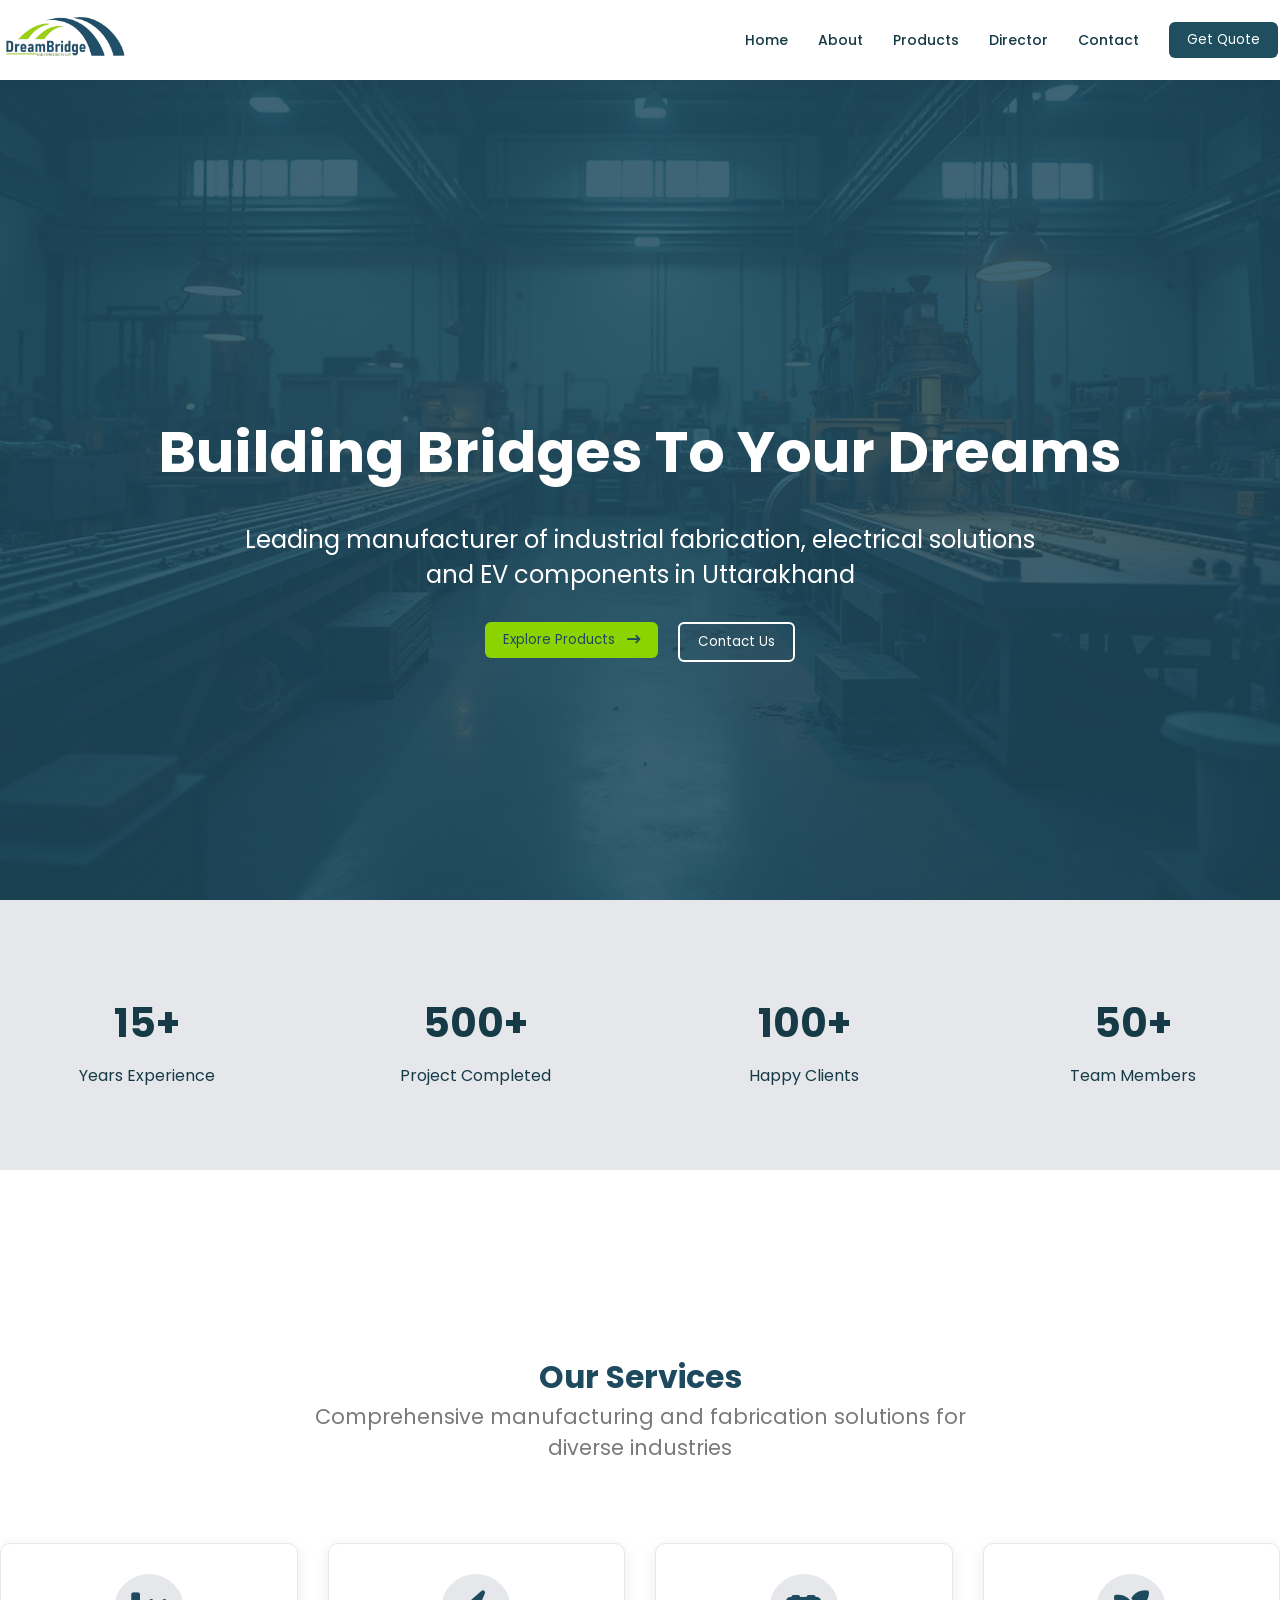
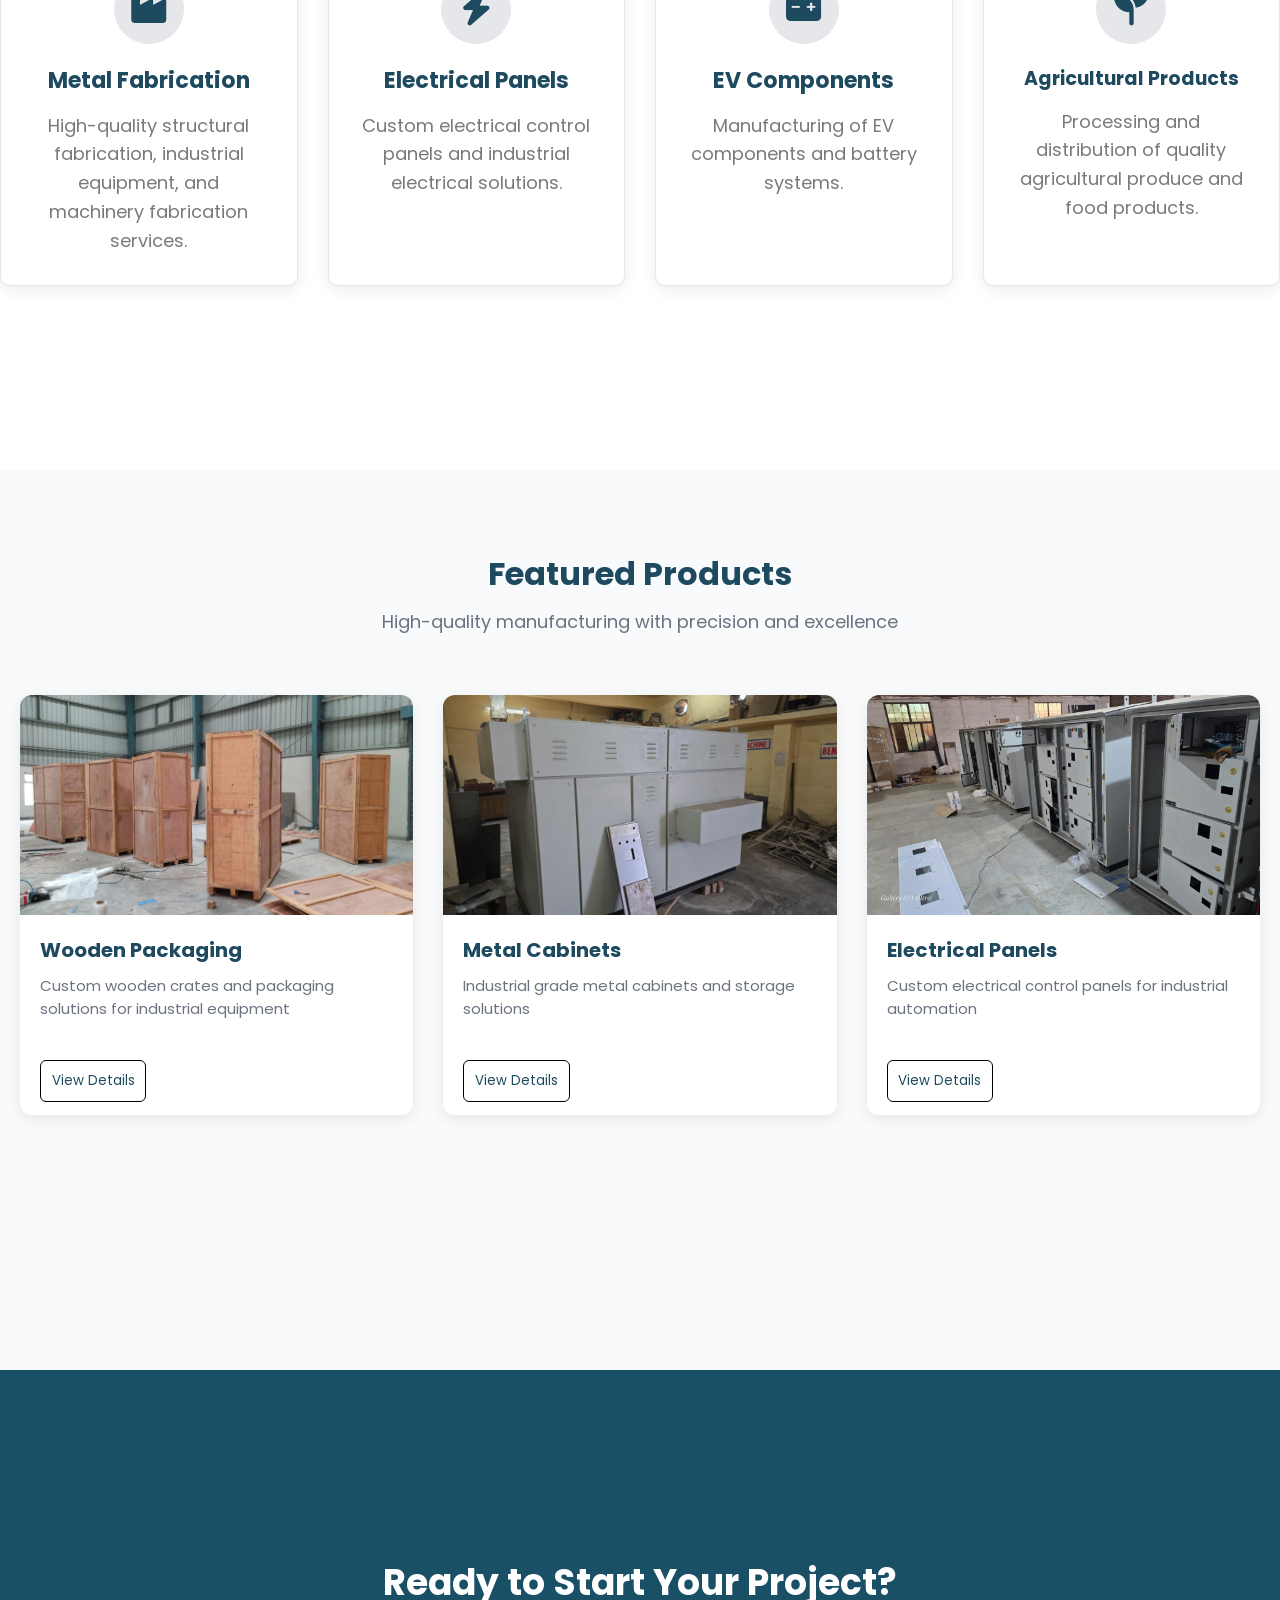
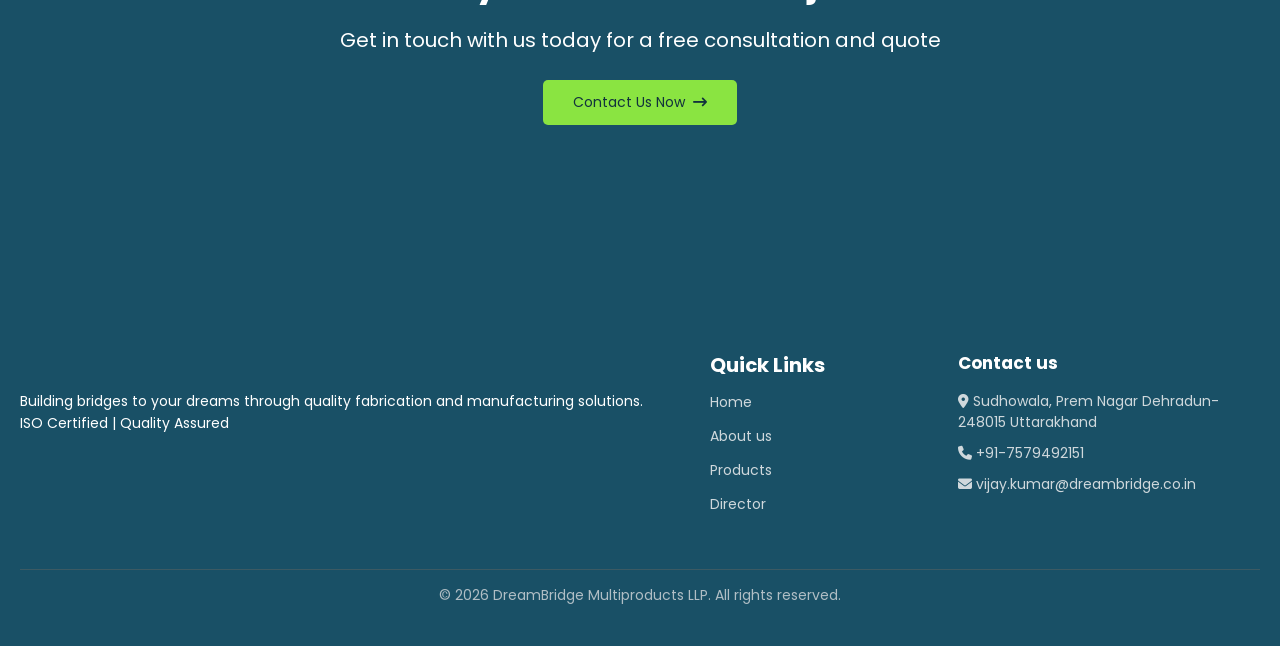
==== DreamBridge/index.html @ 756b0c47 "Add files via upload" ====
<!DOCTYPE html>
<html lang="en">
<head>
    <meta charset="UTF-8">
    <meta name="viewport" content="width=device-width, initial-scale=1.0">
    <title>DreamBridge</title>
    <link rel="stylesheet" href="./index.css">
    <link rel="stylesheet" href="https://cdnjs.cloudflare.com/ajax/libs/font-awesome/6.5.0/css/all.min.css">
    
</head>
<body>
<header>
    <nav class="navbar">

        <div class="navbar-container">

            <div class="logo">
                <img src="./logo-6_dIYv0A.png" alt="DreamBridge Logo">
            </div>
            <div class="menu">
                <ul class="nav-links">

                    <li><a href="index.html">Home</a></li>
                    <li><a href="about.html">About</a></li>
                    <li><a href="product.html">Products</a></li>
                    <li><a href="director.html">Director</a></li>
                    <li><a href="contact.html">Contact</a></li>

                </ul>

                <button class="btn">Get Quote</button>
            </div>
        </div>

    </nav>
</header>
        <section class="container1" >
            <div class="text">
                <h1>Building Bridges To Your Dreams</h1>

                <p>
                Leading manufacturer of industrial fabrication, electrical
                solutions and EV components in Uttarakhand
                </p>
            </div>
            <div class="hero-buttons">
                <a href="product.html">
                    <button class="btn btn-green">
                        Explore Products <i class="fa-solid fa-arrow-right-long"></i>
                    </button>
                </a>
                <a href="contact.html">
                    <button class="btn btn-outline">Contact Us</button>
                </a>
            </div>
        </section>
    <section class="container2">
        <div class="four-boxes">
            <div class="first-box">
                <div class="heading">
                    <h3>15+</h3>
                </div>
                <div class="p">Years Experience</div>
            </div>
            <div class="second-box">
                <div class="heading">
                    <h3>500+</h3>
                </div>
                <div class="p">Project Completed</div>
            </div>
            <div class="third-box">
                <div class="heading">
                    <h3>100+</h3>
                </div>
                <div class="p">Happy Clients</div>
            </div>
            <div class="fourth-box">
                <div class="heading">
                    <h3>50+</h3>
                </div>
                <div class="p">Team Members</div>
            </div>
        </div>
    </section>
    <section class="services">
        <div class="services-text">
            <h2>Our Services</h2>

            <p>
                Comprehensive manufacturing and fabrication
                solutions for diverse industries
            </p>
         </div>
         <div class="services-boxes">
            <div class="service-box">
                <i class="fa-solid fa-industry"></i>
                <h3>Metal Fabrication</h3>
                <p>
                High-quality structural fabrication, industrial equipment,
                and machinery fabrication services.
                </p>
            </div>

            <div class="service-box">
                <i class="fa-solid fa-bolt"></i>
                <h3>Electrical Panels</h3>
                <p>
                Custom electrical control panels and industrial
                electrical solutions.
                </p>
            </div>

            <div class="service-box">
                <i class="fa-solid fa-car-battery"></i>
                <h3>EV Components</h3>
                <p>
                Manufacturing of EV components and battery systems.
                </p>
            </div>

            <div class="service-box">
                <i class="fa-solid fa-seedling"></i>
                <h4>Agricultural Products</h4>
                <p>
                    Processing and distribution of quality agricultural produce and food products.
                </p>
            </div>
        </div>
    </section>
    <section class="container3">
        <div class=" feat">
                <h3>Featured Products</h3>
                <p>High-quality manufacturing with precision and excellence</p>
            </div>
            <div class="image-box">
                <div class="three-box">
                    <div class="img">
                        <img src="./wooden-crates-DXYdk37F.png" alt="Wooden-Image">
                    </div>
                    <div class="tx">
                        <h3>Wooden Packaging</h3>
                        <p>Custom wooden crates and packaging solutions for industrial equipment</p>
                    </div>
                    <a href="product.html">
                        <button class="view-detail">View Details</button>
                    </a>
                </div>
                <div class="three-box">
                    <div class="img">
                        <img src="./metal-cabinets-DZIiamtW.png" alt="Cabins-Image">
                    </div>
                    <div class="tx">
                        <h3>Metal Cabinets</h3>
                        <p>Industrial grade metal cabinets and storage solutions</p>
                    </div>
                    <a href="product.html">
                        <button class="view-detail">View Details</button>
                    </a>
                </div>
                <div class="three-box">
                    <div class="img">
                        <img src="./electrical-panels-CvYTLx4F.png" alt="Electricle-Image">
                    </div>
                    <div class="tx">
                        <h3>Electrical Panels</h3>
                        <p>Custom electrical control panels for industrial automation</p>
                    </div>
                    <a href="product.html">
                        <button class="view-detail">View Details</button>
                    </a>
                </div>
            </div>
    </section>
    <section class="container4">
        <div class="pro">
            <h3>Ready to Start Your Project?</h3>
            <p>Get in touch with us today for a free consultation and quote</p>
            <a href="contact.html">
               <button class="cont">Contact Us Now<i class="fa-solid fa-arrow-right-long"></i></button>
            </a>
        </div>
    </section>
    <footer class="foot">
        <div class="foot-main">
            <div class="foot-first">
                <div class="box1">
                    <p>Building bridges to your dreams through quality fabrication and manufacturing solutions.</p>
                    <p>ISO Certified | Quality Assured</p>
                </div>
                <div class="box2">
                    <h3>Quick Links</h3>
                        <ol>
                        
                        <li><a href="index.html">Home</a></li>
                        <li><a href="about.html">About us</a></li>
                        <li><a href="product.html">Products</a></li>
                        <li><a href="director.html">Director</a></li>
                        
                    </ol>
                </div>
                <div class="box3">
                    <h3>Contact us</h3>
                    <p><i class="fa-solid fa-location-dot"></i> Sudhowala, Prem Nagar Dehradun-248015 Uttarakhand</p>

                    <p><i class="fa-solid fa-phone"></i> +91-7579492151</p>

                    <p><i class="fa-solid fa-envelope"></i> vijay.kumar@dreambridge.co.in</p>
                </div>
            </div>
            <div class="foot-last">
                <p>© 2026 DreamBridge Multiproducts LLP. All rights reserved.</p>
            </div>
        </div>
        
    </footer>
</body>
</html>
---- DreamBridge/index.css ----
@import url('https://fonts.googleapis.com/css2?family=Poppins:wght@100;200;300;400;500;600;700;800;900&display=swap');

*{
    margin:0;
    padding:0;
    box-sizing:border-box;
    font-family:'Poppins', sans-serif;
    list-style:none;
    text-decoration:none;
    scroll-behavior:smooth;
}

:root{
    --navbar-color:#e5e7eb;
    --green-color:#3cb815;
    --light-green-color:#c0eb7b;
    --orange-color:#ff7f07;
    --text-color:#1a2428;
    --bg-color:#fff; 
}

body{
    color:var(--text-color);
}

header{
    position:fixed;
    top:0;
    left:0;
    width:100%;
    height:80px;
    background:white;
    display:flex;
    justify-content:center;
    align-items:center;
    z-index:1000;
    box-shadow:0 2px 10px rgba(0,0,0,0.05);
}

.navbar{
    width:100%;
    max-width:1320px;
    margin:auto; 
    padding:0 2px;
}

.navbar-container{
    display:flex;
    justify-content:space-between;
    align-items:center;
}

.logo img{
    width:130px;
}
.menu{
    display:flex;
    align-items:center;
    justify-content: flex-end;
    gap:30px;
}
.nav-links{
    display:flex;
    gap:30px;
    list-style:none;
    align-items:center;
    justify-content: flex-end;
}

.nav-links a{
    text-decoration:none;
    color:#163a46;
    font-size:14px;
    font-weight:500;
    transition:0.3s;
}

.nav-links a:hover{
    color:var(--green-color);
}

.btn{
    background:#1f4f5f;
    color:white;
    border:none;
    padding:8px 18px;
    border-radius:6px;
    cursor:pointer;
}

.btn:hover{
    background:#163a46;
}

.container1{
    position:relative;
    background-image:url(./background.jpg);
    background-size:cover;
    background-position:center;
    background-repeat:no-repeat;

    display:flex;
    flex-direction:column;
    justify-content:center;
    align-items:center;

    text-align:center;
    color:white;

    height:100vh;
}


.container1::before{
    content:"";
    position:absolute;
    inset:0;
    background:rgba(30,74,95,0.85);
    z-index:1;
}
.text{
    max-width:1000px;
    width:100%;
    text-align:center;
}
.hero-buttons{
    display:flex;
    justify-content:center;
    gap:20px;
    flex-wrap:wrap;
}
.container1 h1,
.container1 p,
.container1 .btn{
    position:relative;
    z-index:2;
}


.container1 h1{
    font-size:57px;
    margin-top: 170px;
    margin-bottom:27px;
}

.container1 p{
    max-width:830px;
    margin: auto;
    margin-bottom:30px;
    font-size:24px;
}


/* .btn{
    padding:10px 34px;
    min-width:160px;
    border:none;
    border-radius:6px;
    cursor:pointer;
    font-size:14px;
}
.btn:hover{
    background-color: white;
    color: #1f4f5f;
} */
.btn i{
margin-left:8px;
}
.btn-green{
    background:#8cd400;
    color:#1e4a5f;
}
.btn-green:hover{
    background-color: #7ab602;
}
.btn-outline{
    background:transparent;
    border:2px solid white;
    color:white;
}


.container2{
    background:#1e4a5f;
    width:100%;
    height:30vh;
    
}
.four-boxes{
    width: 100%;
    height: 100%;
    background-color: #e5e7eb;
    display: flex;
    justify-content: center;
    gap: 35px;
    padding-top: 10px;
    color: #163a46;
}

.first-box, .second-box, .third-box, .fourth-box{
    flex: 1 1 22%;          
    min-width: 220px;  
    /* background-color: #163a46; */
    display: flex;
    flex-direction: column;
    justify-content: center;
    align-items: center;
    padding: 20px;
    box-sizing: border-box;
    border-radius: 8px; 
}
.heading h3{
    font-size: 40px;
    margin-bottom: 10px; 
    text-align: center;
}

.p{
    font-size: 16px;
    text-align: center;
    max-width: 100%; 
    margin: 0; 
}
.services{
    width:100%;
    min-height:100vh;
    background: #ffffff;
    display:flex;
    flex-direction:column;
    justify-content:center;
    align-items:center;

    padding:80px 0;
}
.services-text{
    text-align: center;
    color: #1e4a5f;
    font-size: 21px;
    max-width: 700px;
    margin-bottom: 80px;

}
.services-text p{
    color: #797a7c;
}
.services-boxes{
    width: 100%;
    max-width: 1300px;
    display: flex;
    justify-content: center;
    gap: 30px;
    /* flex-wrap: wrap; */
}
.service-box{
    
    flex:1 1 250px;

    background:white;
    padding:30px;
    border-radius:10px;
    font-size: 19px;
    text-align:center;
    border:1px solid #e5e7eb; 
    box-shadow:0 4px 15px rgba(0,0,0,0.08);
    transition:0.3s ease;
}
.service-box:hover{
    background:#c0eb7b;
    border:1px solid #3cb815;

    transform:translateY(-8px);
    box-shadow:0 10px 25px rgba(0,0,0,0.15);
}
.service-box:hover i{
    background:white;
    color:#3cb815;
}
.service-box h3,
.service-box h4{
    margin-bottom:15px;
    color: #1e4a5f;
}

.service-box p{
    font-size:18px;
    line-height:1.6;
    color: #797a7c;
}
.service-box i{
    font-size:35px;
    color:#1e4a5f;

    background:#e5e7eb;

    width:70px;
    height:70px;

    display:flex;
    align-items:center;
    justify-content:center;

    border-radius:50%;
    margin:0 auto 20px auto;
}
.container3{
    width:100%;
    min-height:100vh;
    background:#f8fafc;

    display:flex;
    flex-direction:column;
    align-items:center;

    padding:80px 20px;
}

.feat{
    text-align:center;
    color:#1e4a5f;
    max-width:700px;

    margin-bottom:60px;
}

.feat h3{
    font-size:32px;
    margin-bottom:10px;
}

.feat p{
    font-size:18px;
    color:#6b7280;
}
.image-box{
    width:100%;
    max-width:1300px;

    display:flex;
    justify-content:center;
    gap:30px;
}
.three-box{
    flex:1;
    height:420px;

    background:white;

    border-radius:12px;

    overflow:hidden;

    box-shadow:0 4px 15px rgba(0,0,0,0.08);

    display:flex;
    flex-direction:column;

    transition:0.3s;
}
.img{
    width: 100%;
    height: 220px;
}
.img img{
    width:100%;
    height:100%;
    object-fit:cover;
}
.tx{
    padding: 20px;
    text-align: left;
}
.tx h3{
    font-size:20px;
    color:#1e4a5f;
    margin-bottom:10px;
}

.tx p{
    font-size:15px;
    color:#6b7280;
    line-height:1.5;
}
.view-detail{
    margin:20px;
    width: 27%;
    padding:10px 2px;

    border:1px solid black;
    
    background:white;

    color:#1e4a5f;

    border-radius:6px;

    cursor:pointer;
}
.view-detail:hover{
    background:#3cb815;
}
.three-box:hover{
    transform:translateY(-8px);

    box-shadow:0 12px 30px rgba(0,0,0,0.15);
}
.container4{
    width: 100%;
    height: 60vh;
    background-color: hsl(197, 60%, 25%);
    color: white;
    display: flex;
    justify-content: center;
    align-items: center;
}

.pro{
    text-align: center;
}

.pro h3{
    font-size: 36px;
    font-weight: 55px;
    margin-bottom: 15px;
}

.pro p{
    font-size: 20px;
    margin-bottom: 25px;
}

.cont{
    padding: 12px 30px;
    font-size: 14px;
    background-color: #8ae441;
    border: none;
    color: #12323d;
    cursor: pointer;
    border-radius: 5px;
}
.cont:hover{
    background-color: #5fa02a;
}
.cont i{
    margin-left: 8px;
}
.foot{
    background-color: hsl(197, 60%, 25%);
    padding:40px 20px;
}

.foot-main{
    color:white;
    font-family:Arial, Helvetica, sans-serif;
}

.foot-first{
    display:flex;
    justify-content:space-between;
    gap:40px;
}

.box1{
    padding-top: 40px;
    width:56%;
    line-height:1.6;
    font-size: 14px;
}

.box2{
    width:18%;
}

.box3{
    width:26%;
}

.box2 ul{
    list-style:none;
    padding:0;
}

.box2 li{
    margin:8px 0;
}

.box2 a{
    text-decoration:none;
    color:#cfd8dc;
    transition:0.3s;
    font-size: 14px;
}

.box2 a:hover{
    color:#00bcd4;
    
}

.box3 p{
    margin:10px 0;
    color:#cfd8dc;
    font-size: 14px;
}

.box2,.box3 h3{
    margin-bottom:15px;
    font-size: 17px;
    color:#ffffff;
}

.foot-last{
    border-top:1px solid #3c5a63;
    margin-top:30px;
    padding-top:15px;
    text-align:center;
    font-size:14px;
    color:#b0bec5;
}
@media (max-width: 768px) {

  /* Navbar */
  .navbar-container {
    flex-direction: column;
    gap: 10px;
  }

  .menu {
    flex-direction: column;
    gap: 15px;
  }

  .nav-links {
    flex-direction: column;
    gap: 10px;
  }

  /* Hero */
  .container1 h1 {
    font-size: 32px;
    margin-top: 120px;
  }

  .container1 p {
    font-size: 16px;
    padding: 0 10px;
  }

  .hero-buttons {
    flex-direction: column;
  }

  /* Services */
  .services-boxes {
    flex-direction: column;
    padding: 0 15px;
  }

  /* Cards */
  .image-box {
    flex-direction: column;
  }

  .three-box {
    height: auto;
  }

  .view-detail {
    width: 100%;
  }

  /* Footer */
  .foot-first {
    flex-direction: column;
  }

  .box1, .box2, .box3 {
    width: 100%;
  }
}
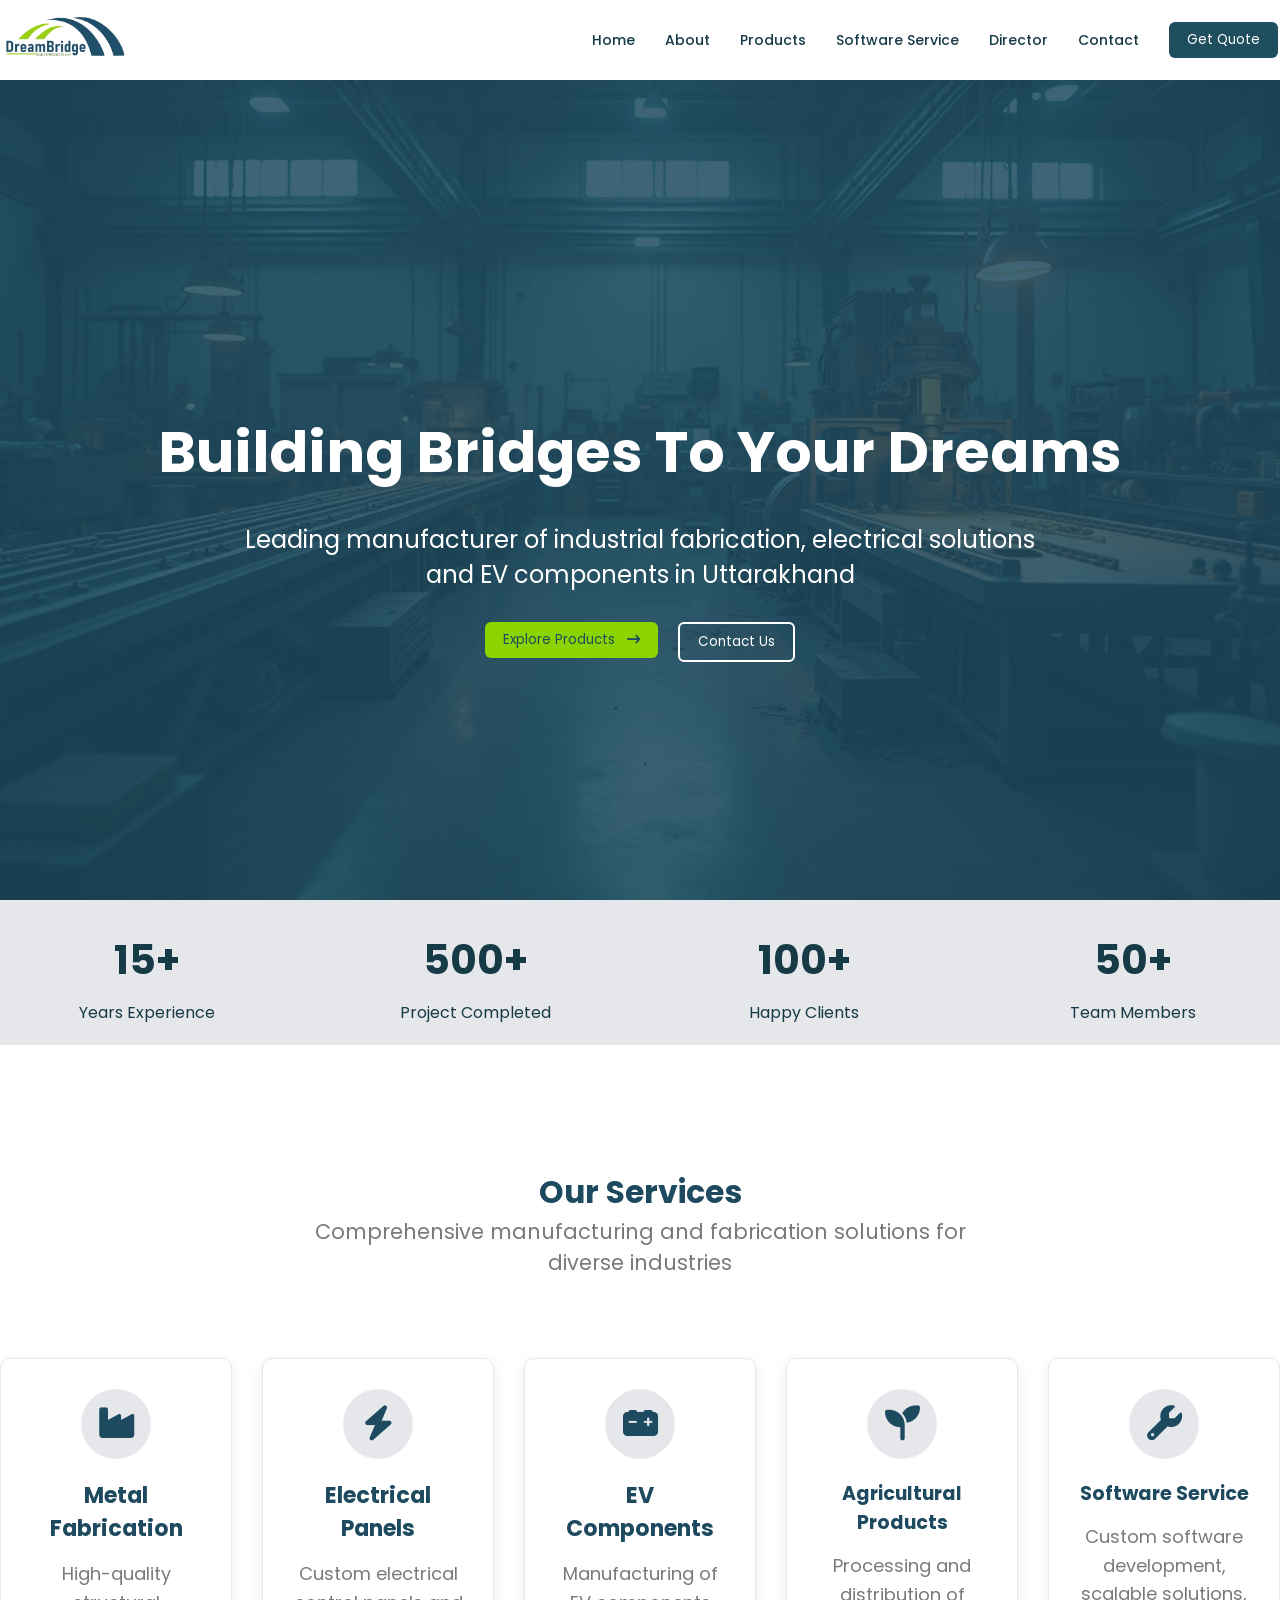
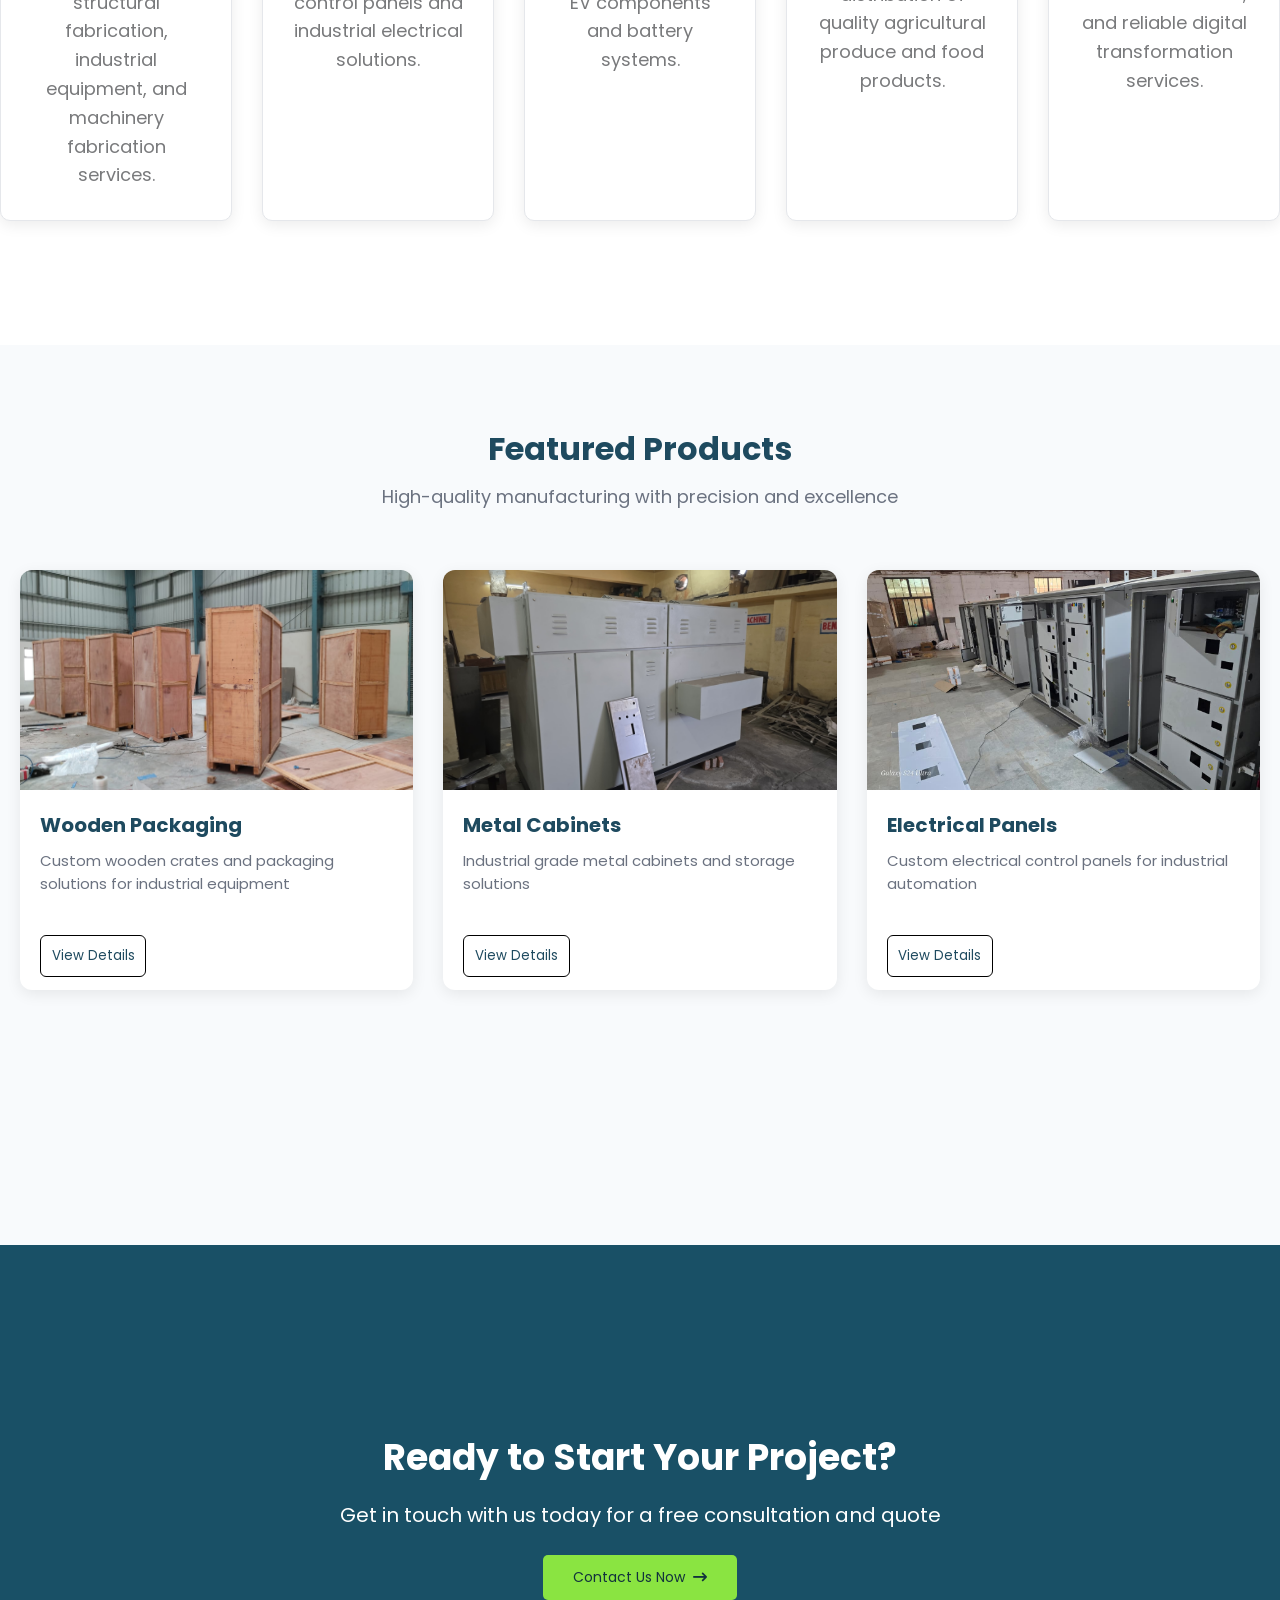
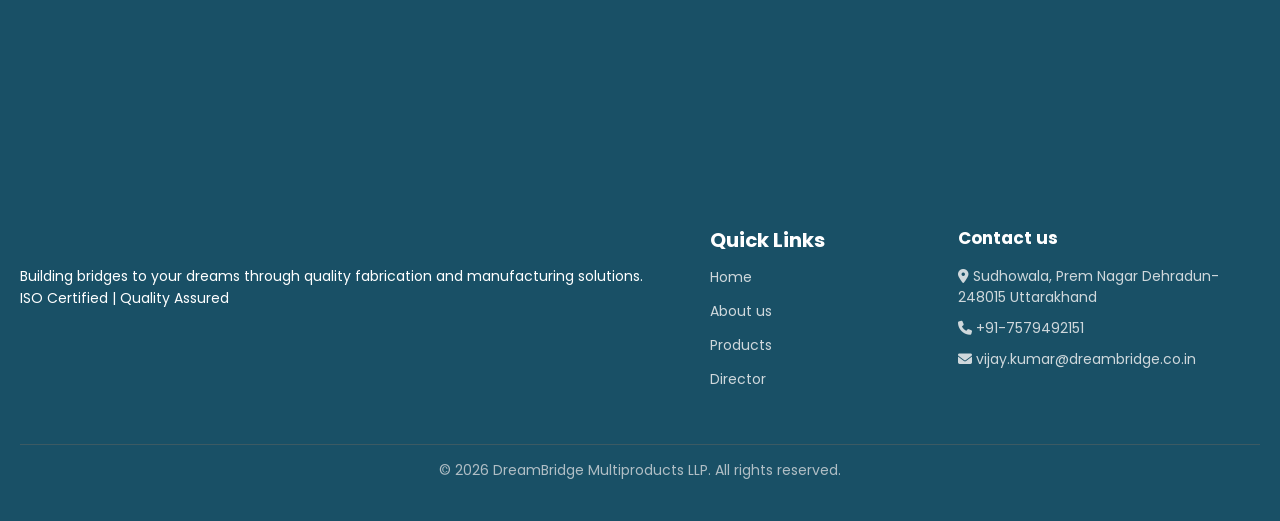
==== commit d6489525: "website updated" ====
--- a/DreamBridge/index.html
+++ b/DreamBridge/index.html
@@ -7,6 +7,7 @@
     <link rel="stylesheet" href="./index.css">
     <link rel="stylesheet" href="https://cdnjs.cloudflare.com/ajax/libs/font-awesome/6.5.0/css/all.min.css">
     
+    
 </head>
 <body>
 <header>
@@ -23,6 +24,7 @@
                     <li><a href="index.html">Home</a></li>
                     <li><a href="about.html">About</a></li>
                     <li><a href="product.html">Products</a></li>
+                    <li><a href="Software.html">Software Service</a></li>
                     <li><a href="director.html">Director</a></li>
                     <li><a href="contact.html">Contact</a></li>
 
@@ -123,6 +125,14 @@
                 <h4>Agricultural Products</h4>
                 <p>
                     Processing and distribution of quality agricultural produce and food products.
+                </p>
+            </div>
+            <div class="service-box">
+                <i class="fa-solid 
+                fa-wrench"></i>
+                <h4>Software Service</h4>
+                <p>
+                    Custom software development, scalable solutions, and reliable digital transformation services.
                 </p>
             </div>
         </div>
--- a/DreamBridge/index.css
+++ b/DreamBridge/index.css
@@ -179,13 +179,6 @@
     color:white;
 }
 
-
-.container2{
-    background:#1e4a5f;
-    width:100%;
-    height:30vh;
-    
-}
 .four-boxes{
     width: 100%;
     height: 100%;
@@ -249,11 +242,11 @@
     display: flex;
     justify-content: center;
     gap: 30px;
-    /* flex-wrap: wrap; */
+    flex-wrap: wrap;
 }
 .service-box{
     
-    flex:1 1 250px;
+    flex:1 1 200px;
 
     background:white;
     padding:30px;
@@ -313,7 +306,6 @@
 
     padding:80px 20px;
 }
-
 .feat{
     text-align:center;
     color:#1e4a5f;
@@ -517,7 +509,10 @@
 }
 @media (max-width: 768px) {
 
-  /* Navbar */
+    header {
+    position: static;   
+    height: auto;       
+  }
   .navbar-container {
     flex-direction: column;
     gap: 10px;
@@ -533,7 +528,6 @@
     gap: 10px;
   }
 
-  /* Hero */
   .container1 h1 {
     font-size: 32px;
     margin-top: 120px;
@@ -547,14 +541,31 @@
   .hero-buttons {
     flex-direction: column;
   }
-
-  /* Services */
+  .four-boxes {
+    flex-direction: column;  
+    align-items: center;
+    height: auto;
+    padding: 20px;
+  }
+
+  .first-box, 
+  .second-box, 
+  .third-box, 
+  .fourth-box {
+    width: 100%;
+    max-width: 300px;
+  }
+  .service-box {
+    flex: 1 1 100%;   
+    max-width: 100%;
+  }
   .services-boxes {
-    flex-direction: column;
     padding: 0 15px;
   }
-
-  /* Cards */
+  .view-detail {
+    width: 100%;
+    margin: 15px 0;   
+  }
   .image-box {
     flex-direction: column;
   }
@@ -566,8 +577,6 @@
   .view-detail {
     width: 100%;
   }
-
-  /* Footer */
   .foot-first {
     flex-direction: column;
   }
